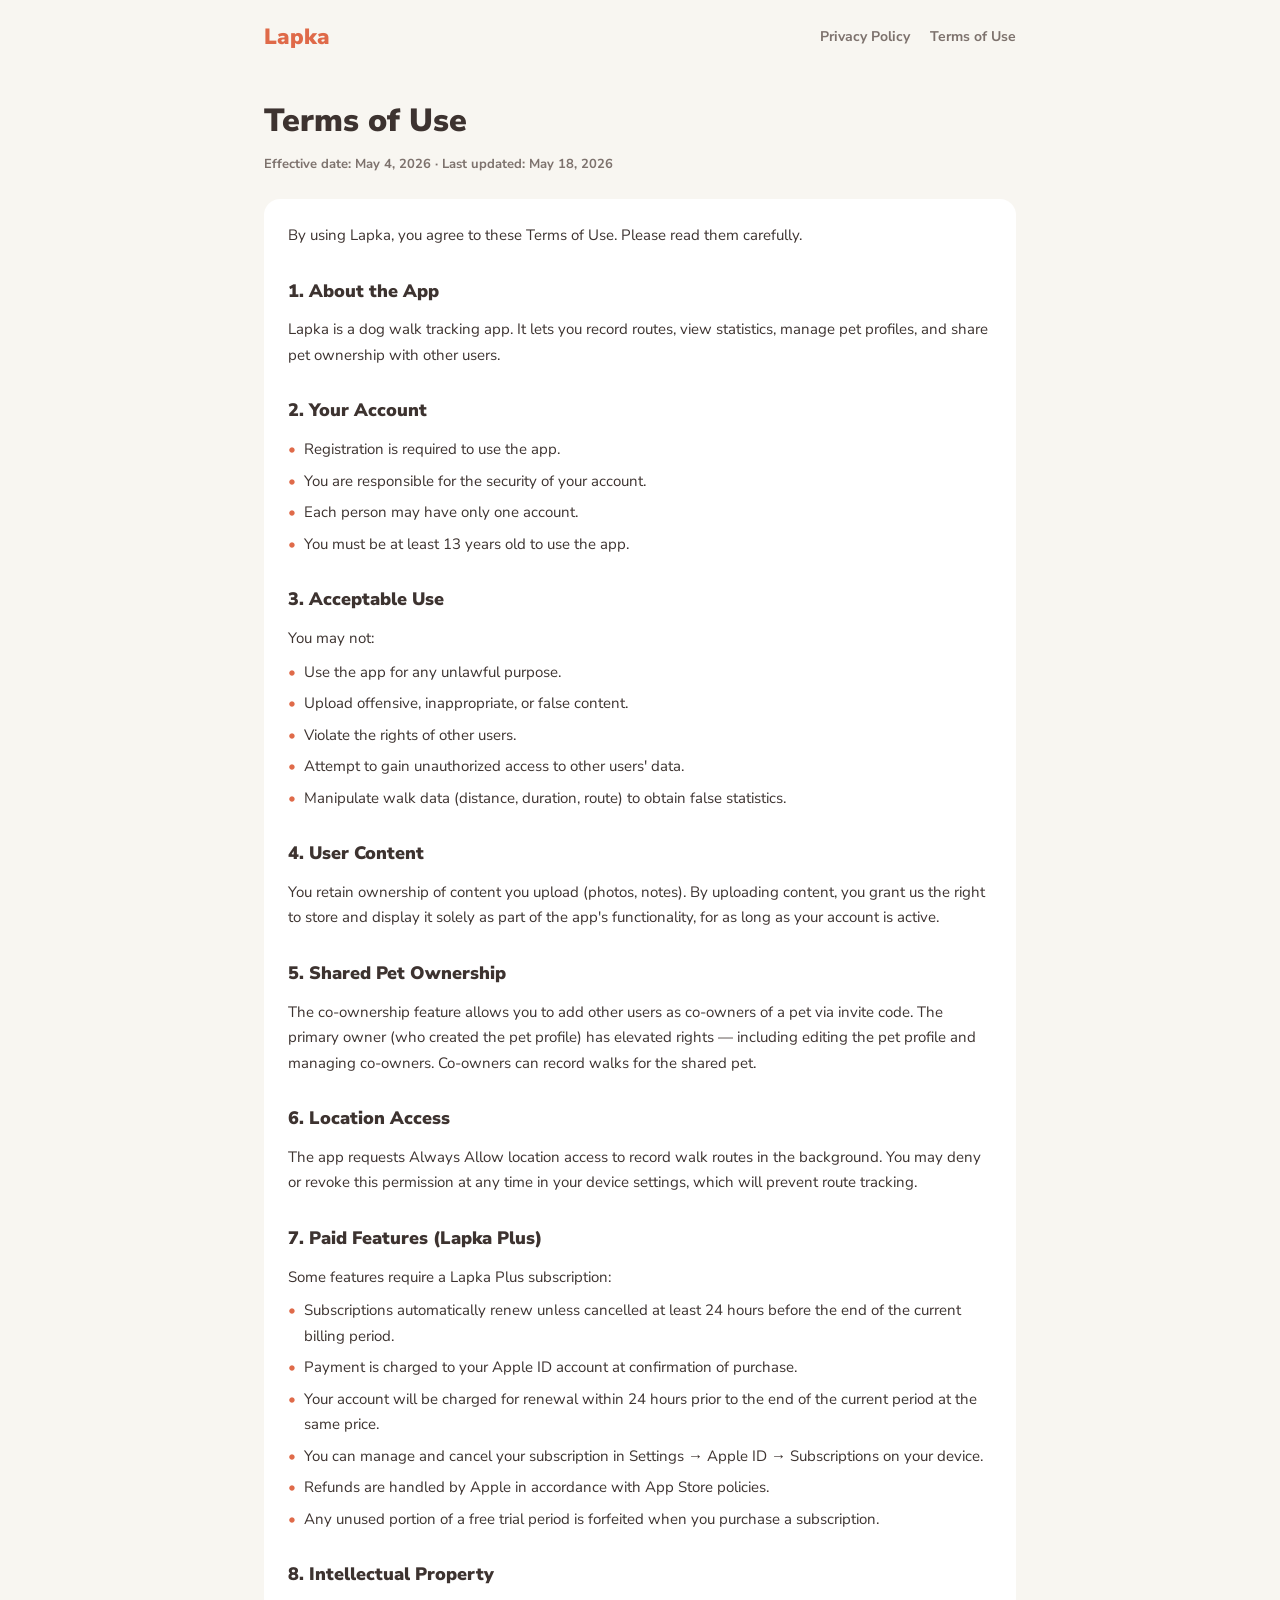
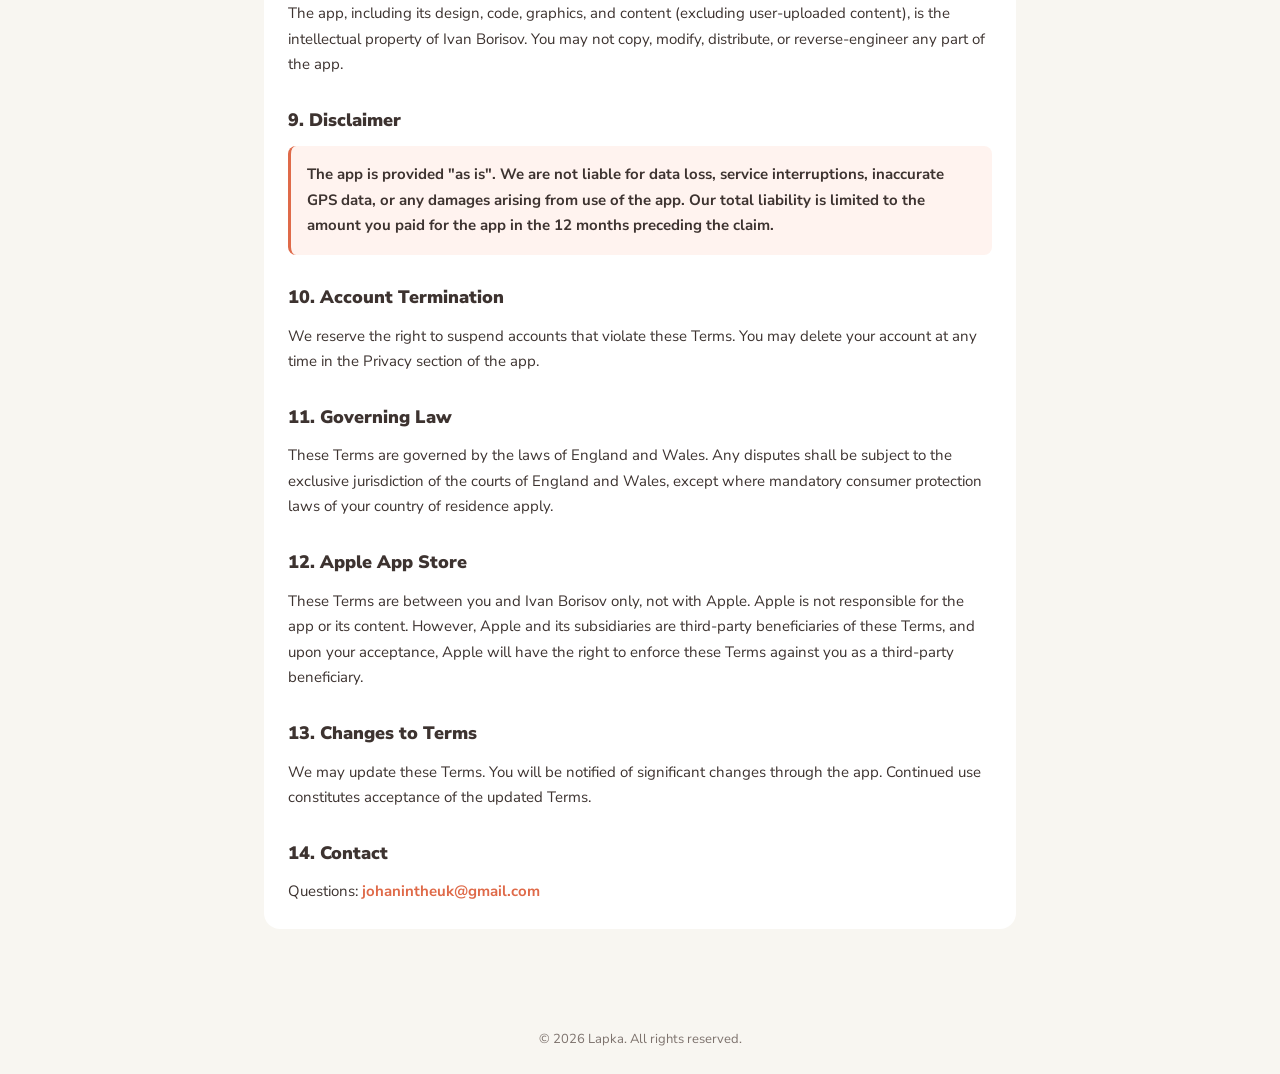
==== terms/index.html @ da5fcbfb "feat: add support page, privacy policy, and terms of use GitHub Pages site with three pages: - / — S" ====
<!DOCTYPE html>
<html lang="en">
<head>
  <meta charset="UTF-8">
  <meta name="viewport" content="width=device-width, initial-scale=1.0">
  <title>Lapka - Terms of Use</title>
  <link rel="preconnect" href="https://fonts.googleapis.com">
  <link href="https://fonts.googleapis.com/css2?family=Nunito+Sans:wght@400;700;900&display=swap" rel="stylesheet">
  <link rel="stylesheet" href="../style.css">
</head>
<body>
  <nav>
    <a href="/lapka-legal/" class="logo">Lapka</a>
    <div class="nav-links">
      <a href="/lapka-legal/privacy">Privacy Policy</a>
      <a href="/lapka-legal/terms">Terms of Use</a>
    </div>
  </nav>

  <main>
    <h1>Terms of Use</h1>
    <p class="updated-date">Effective date: May 4, 2026 &middot; Last updated: May 18, 2026</p>

    <div class="card">
      <p class="legal-text">By using Lapka, you agree to these Terms of Use. Please read them carefully.</p>

      <h2 class="section-title">1. About the App</h2>
      <p class="legal-text">Lapka is a dog walk tracking app. It lets you record routes, view statistics, manage pet profiles, and share pet ownership with other users.</p>

      <h2 class="section-title">2. Your Account</h2>
      <ul class="legal-list">
        <li>Registration is required to use the app.</li>
        <li>You are responsible for the security of your account.</li>
        <li>Each person may have only one account.</li>
        <li>You must be at least 13 years old to use the app.</li>
      </ul>

      <h2 class="section-title">3. Acceptable Use</h2>
      <p class="legal-text">You may not:</p>
      <ul class="legal-list">
        <li>Use the app for any unlawful purpose.</li>
        <li>Upload offensive, inappropriate, or false content.</li>
        <li>Violate the rights of other users.</li>
        <li>Attempt to gain unauthorized access to other users' data.</li>
        <li>Manipulate walk data (distance, duration, route) to obtain false statistics.</li>
      </ul>

      <h2 class="section-title">4. User Content</h2>
      <p class="legal-text">You retain ownership of content you upload (photos, notes). By uploading content, you grant us the right to store and display it solely as part of the app's functionality, for as long as your account is active.</p>

      <h2 class="section-title">5. Shared Pet Ownership</h2>
      <p class="legal-text">The co-ownership feature allows you to add other users as co-owners of a pet via invite code. The primary owner (who created the pet profile) has elevated rights — including editing the pet profile and managing co-owners. Co-owners can record walks for the shared pet.</p>

      <h2 class="section-title">6. Location Access</h2>
      <p class="legal-text">The app requests Always Allow location access to record walk routes in the background. You may deny or revoke this permission at any time in your device settings, which will prevent route tracking.</p>

      <h2 class="section-title">7. Paid Features (Lapka Plus)</h2>
      <p class="legal-text">Some features require a Lapka Plus subscription:</p>
      <ul class="legal-list">
        <li>Subscriptions automatically renew unless cancelled at least 24 hours before the end of the current billing period.</li>
        <li>Payment is charged to your Apple ID account at confirmation of purchase.</li>
        <li>Your account will be charged for renewal within 24 hours prior to the end of the current period at the same price.</li>
        <li>You can manage and cancel your subscription in Settings &rarr; Apple ID &rarr; Subscriptions on your device.</li>
        <li>Refunds are handled by Apple in accordance with App Store policies.</li>
        <li>Any unused portion of a free trial period is forfeited when you purchase a subscription.</li>
      </ul>

      <h2 class="section-title">8. Intellectual Property</h2>
      <p class="legal-text">The app, including its design, code, graphics, and content (excluding user-uploaded content), is the intellectual property of Ivan Borisov. You may not copy, modify, distribute, or reverse-engineer any part of the app.</p>

      <h2 class="section-title">9. Disclaimer</h2>
      <div class="highlight-box">The app is provided "as is". We are not liable for data loss, service interruptions, inaccurate GPS data, or any damages arising from use of the app. Our total liability is limited to the amount you paid for the app in the 12 months preceding the claim.</div>

      <h2 class="section-title">10. Account Termination</h2>
      <p class="legal-text">We reserve the right to suspend accounts that violate these Terms. You may delete your account at any time in the Privacy section of the app.</p>

      <h2 class="section-title">11. Governing Law</h2>
      <p class="legal-text">These Terms are governed by the laws of England and Wales. Any disputes shall be subject to the exclusive jurisdiction of the courts of England and Wales, except where mandatory consumer protection laws of your country of residence apply.</p>

      <h2 class="section-title">12. Apple App Store</h2>
      <p class="legal-text">These Terms are between you and Ivan Borisov only, not with Apple. Apple is not responsible for the app or its content. However, Apple and its subsidiaries are third-party beneficiaries of these Terms, and upon your acceptance, Apple will have the right to enforce these Terms against you as a third-party beneficiary.</p>

      <h2 class="section-title">13. Changes to Terms</h2>
      <p class="legal-text">We may update these Terms. You will be notified of significant changes through the app. Continued use constitutes acceptance of the updated Terms.</p>

      <h2 class="section-title">14. Contact</h2>
      <p class="legal-text">Questions: <a href="mailto:johanintheuk@gmail.com">johanintheuk@gmail.com</a></p>
    </div>
  </main>

  <footer>
    <p>&copy; 2026 Lapka. All rights reserved.</p>
  </footer>
</body>
</html>
---- style.css ----
* {
  margin: 0;
  padding: 0;
  box-sizing: border-box;
}

body {
  font-family: 'Nunito Sans', -apple-system, BlinkMacSystemFont, sans-serif;
  background-color: #F8F6F1;
  color: #3D3330;
  line-height: 1.6;
  min-height: 100vh;
  display: flex;
  flex-direction: column;
}

nav {
  display: flex;
  align-items: center;
  justify-content: space-between;
  padding: 20px 24px;
  max-width: 800px;
  width: 100%;
  margin: 0 auto;
}

.logo {
  font-size: 22px;
  font-weight: 900;
  color: #DF6A49;
  text-decoration: none;
}

.nav-links {
  display: flex;
  gap: 20px;
}

.nav-links a {
  font-size: 14px;
  font-weight: 700;
  color: #7D726D;
  text-decoration: none;
  transition: color 0.2s;
}

.nav-links a:hover {
  color: #DF6A49;
}

main {
  flex: 1;
  max-width: 800px;
  width: 100%;
  margin: 0 auto;
  padding: 20px 24px 60px;
}

h1 {
  font-size: 32px;
  font-weight: 900;
  color: #3D3330;
  margin-bottom: 8px;
}

.subtitle {
  font-size: 16px;
  color: #7D726D;
  margin-bottom: 32px;
}

.updated-date {
  font-size: 13px;
  font-weight: 700;
  color: #7D726D;
  margin-bottom: 24px;
}

.card {
  background: #fff;
  border-radius: 16px;
  padding: 24px;
  margin-bottom: 16px;
}

.card h2 {
  font-size: 18px;
  font-weight: 900;
  margin-bottom: 12px;
}

.card p {
  font-size: 15px;
  margin-bottom: 8px;
}

.card p:last-child {
  margin-bottom: 0;
}

.email-link {
  color: #DF6A49;
  font-weight: 700;
  text-decoration: none;
}

.email-link:hover {
  text-decoration: underline;
}

.faq {
  border-top: 1px solid #E8E4DB;
  padding-top: 16px;
  margin-top: 16px;
}

.faq:first-of-type {
  border-top: none;
  padding-top: 0;
  margin-top: 8px;
}

.faq h3 {
  font-size: 15px;
  font-weight: 700;
  margin-bottom: 4px;
}

.faq p {
  font-size: 14px;
  color: #5a504c;
}

/* Legal pages */
.section-title {
  font-size: 16px;
  font-weight: 900;
  margin-top: 28px;
  margin-bottom: 8px;
}

.legal-text {
  font-size: 15px;
  line-height: 1.7;
  margin-bottom: 8px;
}

ul.legal-list {
  list-style: none;
  padding: 0;
  margin-bottom: 8px;
}

ul.legal-list li {
  font-size: 15px;
  line-height: 1.7;
  padding-left: 16px;
  position: relative;
  margin-bottom: 6px;
}

ul.legal-list li::before {
  content: "\2022";
  color: #DF6A49;
  font-weight: 700;
  position: absolute;
  left: 0;
}

.highlight-box {
  background: #FFF3EF;
  border-left: 3px solid #DF6A49;
  border-radius: 8px;
  padding: 16px;
  margin: 12px 0;
  font-weight: 700;
  font-size: 15px;
  line-height: 1.7;
}

.card a {
  color: #DF6A49;
  text-decoration: none;
  font-weight: 700;
}

.card a:hover {
  text-decoration: underline;
}

footer {
  text-align: center;
  padding: 24px;
  font-size: 13px;
  color: #7D726D;
}

@media (max-width: 600px) {
  nav {
    flex-direction: column;
    gap: 12px;
  }
  h1 {
    font-size: 26px;
  }
}
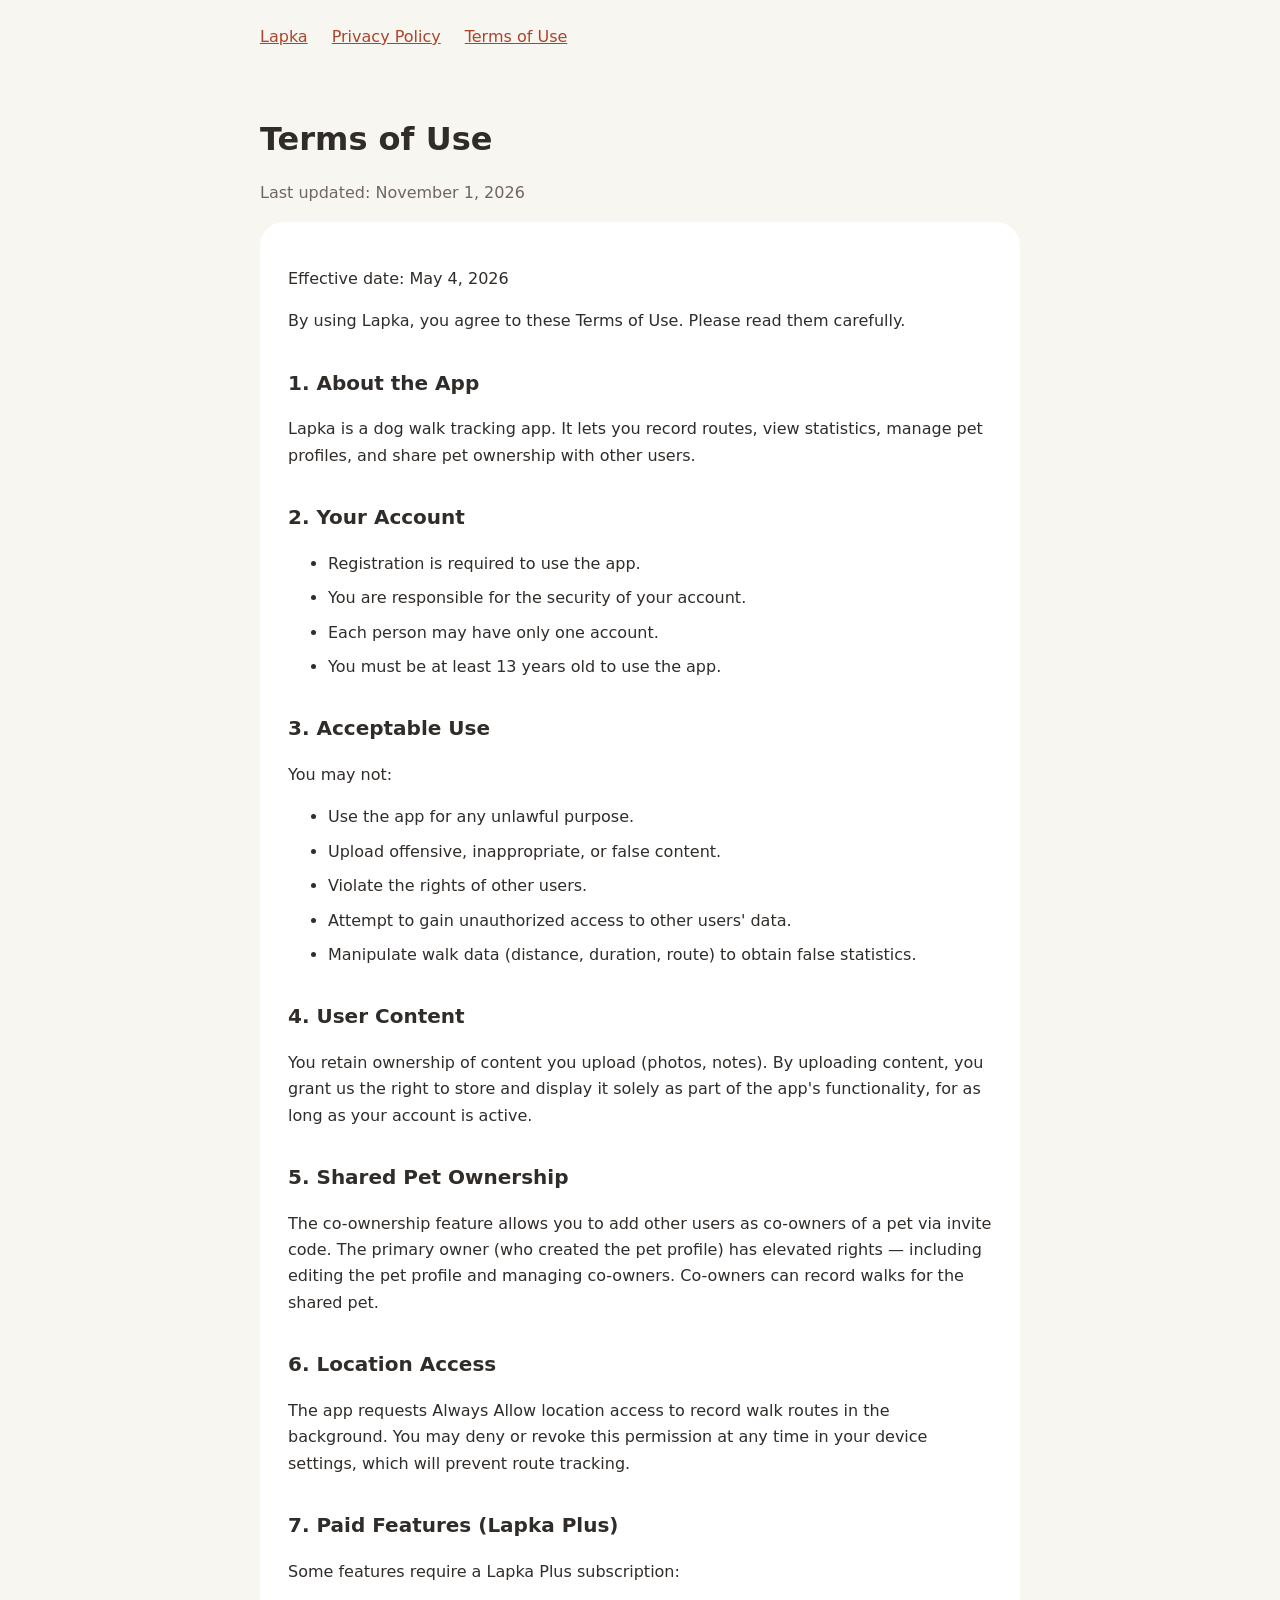
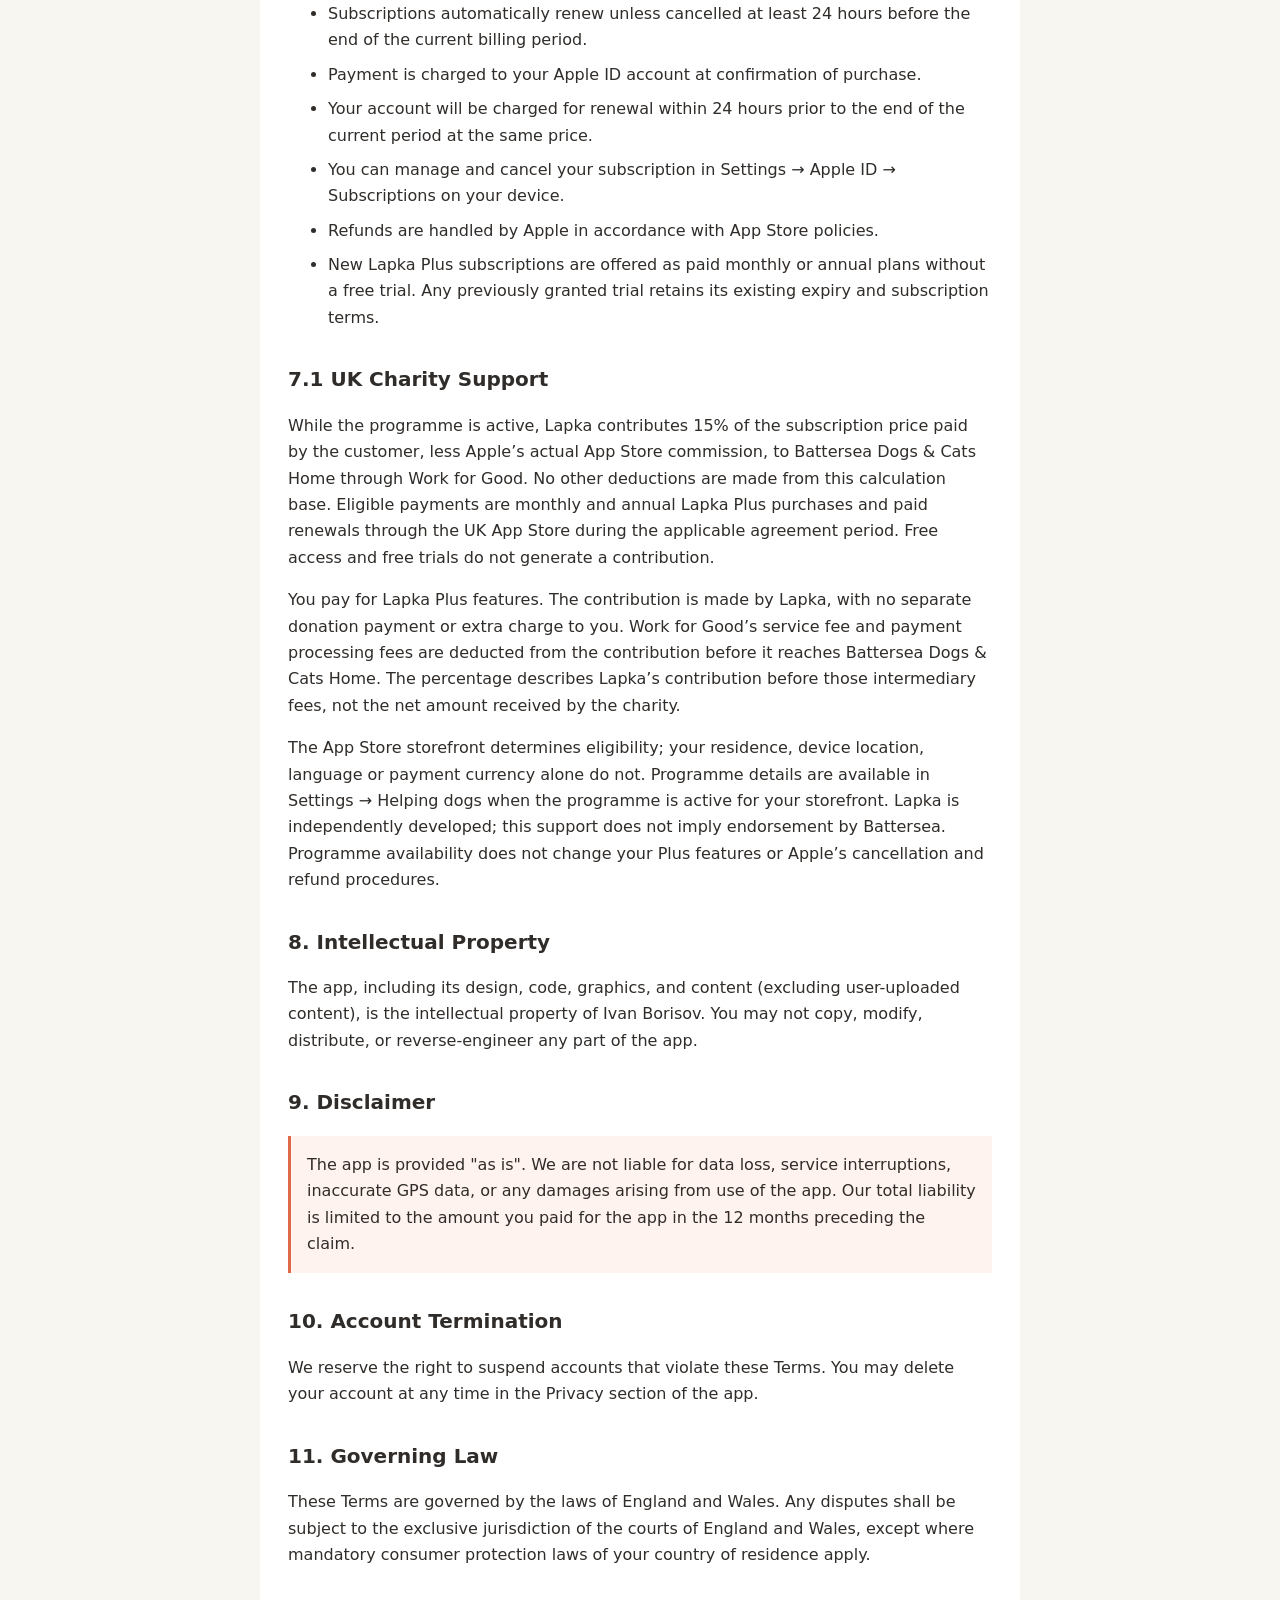
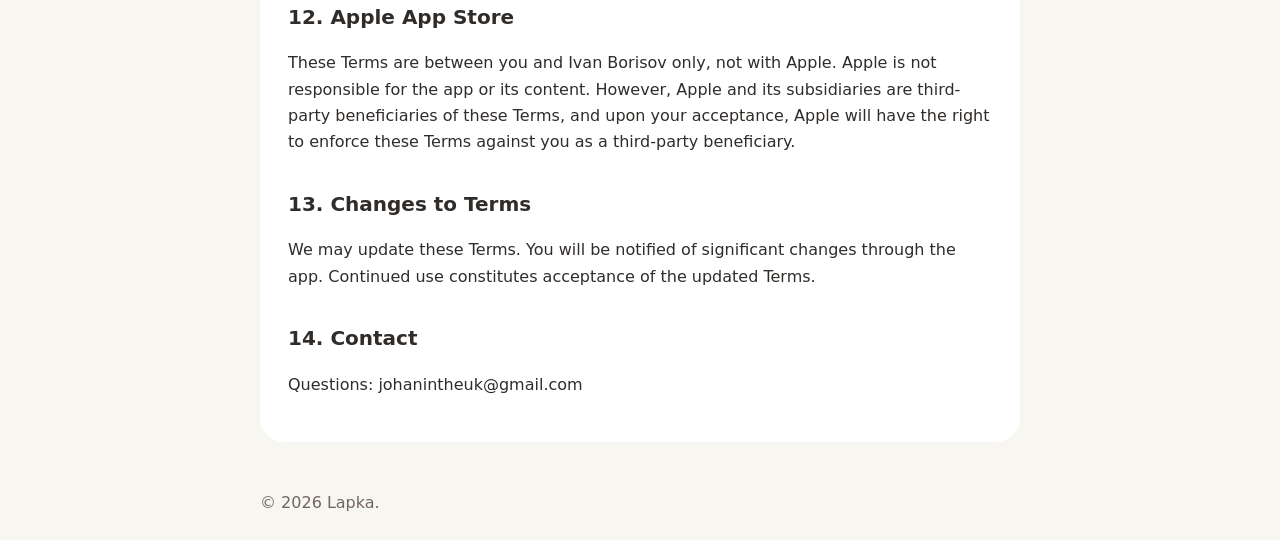
==== commit 9cc22286: "LAPKA-120-U05: align legal pages with UK charity terms and app copy" ====
--- a/terms/index.html
+++ b/terms/index.html
@@ -1,95 +1,43 @@
 <!DOCTYPE html>
-<html lang="en">
-<head>
-  <meta charset="UTF-8">
-  <meta name="viewport" content="width=device-width, initial-scale=1.0">
-  <title>Lapka - Terms of Use</title>
-  <link rel="preconnect" href="https://fonts.googleapis.com">
-  <link href="https://fonts.googleapis.com/css2?family=Nunito+Sans:wght@400;700;900&display=swap" rel="stylesheet">
-  <link rel="stylesheet" href="../style.css">
-</head>
-<body>
-  <nav>
-    <a href="/lapka-legal/" class="logo">Lapka</a>
-    <div class="nav-links">
-      <a href="/lapka-legal/privacy">Privacy Policy</a>
-      <a href="/lapka-legal/terms">Terms of Use</a>
-    </div>
-  </nav>
-
-  <main>
-    <h1>Terms of Use</h1>
-    <p class="updated-date">Effective date: May 4, 2026 &middot; Last updated: May 18, 2026</p>
-
-    <div class="card">
-      <p class="legal-text">By using Lapka, you agree to these Terms of Use. Please read them carefully.</p>
-
-      <h2 class="section-title">1. About the App</h2>
-      <p class="legal-text">Lapka is a dog walk tracking app. It lets you record routes, view statistics, manage pet profiles, and share pet ownership with other users.</p>
-
-      <h2 class="section-title">2. Your Account</h2>
-      <ul class="legal-list">
-        <li>Registration is required to use the app.</li>
-        <li>You are responsible for the security of your account.</li>
-        <li>Each person may have only one account.</li>
-        <li>You must be at least 13 years old to use the app.</li>
-      </ul>
-
-      <h2 class="section-title">3. Acceptable Use</h2>
-      <p class="legal-text">You may not:</p>
-      <ul class="legal-list">
-        <li>Use the app for any unlawful purpose.</li>
-        <li>Upload offensive, inappropriate, or false content.</li>
-        <li>Violate the rights of other users.</li>
-        <li>Attempt to gain unauthorized access to other users' data.</li>
-        <li>Manipulate walk data (distance, duration, route) to obtain false statistics.</li>
-      </ul>
-
-      <h2 class="section-title">4. User Content</h2>
-      <p class="legal-text">You retain ownership of content you upload (photos, notes). By uploading content, you grant us the right to store and display it solely as part of the app's functionality, for as long as your account is active.</p>
-
-      <h2 class="section-title">5. Shared Pet Ownership</h2>
-      <p class="legal-text">The co-ownership feature allows you to add other users as co-owners of a pet via invite code. The primary owner (who created the pet profile) has elevated rights — including editing the pet profile and managing co-owners. Co-owners can record walks for the shared pet.</p>
-
-      <h2 class="section-title">6. Location Access</h2>
-      <p class="legal-text">The app requests Always Allow location access to record walk routes in the background. You may deny or revoke this permission at any time in your device settings, which will prevent route tracking.</p>
-
-      <h2 class="section-title">7. Paid Features (Lapka Plus)</h2>
-      <p class="legal-text">Some features require a Lapka Plus subscription:</p>
-      <ul class="legal-list">
-        <li>Subscriptions automatically renew unless cancelled at least 24 hours before the end of the current billing period.</li>
-        <li>Payment is charged to your Apple ID account at confirmation of purchase.</li>
-        <li>Your account will be charged for renewal within 24 hours prior to the end of the current period at the same price.</li>
-        <li>You can manage and cancel your subscription in Settings &rarr; Apple ID &rarr; Subscriptions on your device.</li>
-        <li>Refunds are handled by Apple in accordance with App Store policies.</li>
-        <li>Any unused portion of a free trial period is forfeited when you purchase a subscription.</li>
-      </ul>
-
-      <h2 class="section-title">8. Intellectual Property</h2>
-      <p class="legal-text">The app, including its design, code, graphics, and content (excluding user-uploaded content), is the intellectual property of Ivan Borisov. You may not copy, modify, distribute, or reverse-engineer any part of the app.</p>
-
-      <h2 class="section-title">9. Disclaimer</h2>
-      <div class="highlight-box">The app is provided "as is". We are not liable for data loss, service interruptions, inaccurate GPS data, or any damages arising from use of the app. Our total liability is limited to the amount you paid for the app in the 12 months preceding the claim.</div>
-
-      <h2 class="section-title">10. Account Termination</h2>
-      <p class="legal-text">We reserve the right to suspend accounts that violate these Terms. You may delete your account at any time in the Privacy section of the app.</p>
-
-      <h2 class="section-title">11. Governing Law</h2>
-      <p class="legal-text">These Terms are governed by the laws of England and Wales. Any disputes shall be subject to the exclusive jurisdiction of the courts of England and Wales, except where mandatory consumer protection laws of your country of residence apply.</p>
-
-      <h2 class="section-title">12. Apple App Store</h2>
-      <p class="legal-text">These Terms are between you and Ivan Borisov only, not with Apple. Apple is not responsible for the app or its content. However, Apple and its subsidiaries are third-party beneficiaries of these Terms, and upon your acceptance, Apple will have the right to enforce these Terms against you as a third-party beneficiary.</p>
-
-      <h2 class="section-title">13. Changes to Terms</h2>
-      <p class="legal-text">We may update these Terms. You will be notified of significant changes through the app. Continued use constitutes acceptance of the updated Terms.</p>
-
-      <h2 class="section-title">14. Contact</h2>
-      <p class="legal-text">Questions: <a href="mailto:johanintheuk@gmail.com">johanintheuk@gmail.com</a></p>
-    </div>
-  </main>
-
-  <footer>
-    <p>&copy; 2026 Lapka. All rights reserved.</p>
-  </footer>
-</body>
-</html>
+<html lang="en"><head><meta charset="UTF-8"><meta name="viewport" content="width=device-width, initial-scale=1">
+<title>Lapka — Terms of Use</title>
+<style>body{font:16px/1.65 system-ui,sans-serif;background:#f8f6f1;color:#302c29;margin:0}nav,main,footer{max-width:760px;margin:auto;padding:24px}nav{display:flex;gap:24px;flex-wrap:wrap}a{color:#ac442b}h1{font-size:32px;line-height:1.2}h2{font-size:20px;margin-top:32px}.updated,footer{color:#71665f}.card{background:white;border-radius:24px;padding:28px}.highlight{background:#fff3ef;border-left:3px solid #df6a49;padding:16px}li{margin-bottom:8px}@media(max-width:480px){main{padding:16px}.card{padding:20px}}</style>
+</head><body><nav aria-label="Legal documents"><a href="https://lapkawalks.com">Lapka</a><a href="https://wenka93.github.io/lapka-legal/privacy/">Privacy Policy</a><a href="https://wenka93.github.io/lapka-legal/terms/">Terms of Use</a></nav>
+<main><h1>Terms of Use</h1><p class="updated">Last updated: November 1, 2026</p><div class="card">
+<p>Effective date: May 4, 2026</p>
+<p>By using Lapka, you agree to these Terms of Use. Please read them carefully.</p>
+<h2>1. About the App</h2>
+<p>Lapka is a dog walk tracking app. It lets you record routes, view statistics, manage pet profiles, and share pet ownership with other users.</p>
+<h2>2. Your Account</h2>
+<ul><li>Registration is required to use the app.</li><li>You are responsible for the security of your account.</li><li>Each person may have only one account.</li><li>You must be at least 13 years old to use the app.</li></ul>
+<h2>3. Acceptable Use</h2>
+<p>You may not:</p>
+<ul><li>Use the app for any unlawful purpose.</li><li>Upload offensive, inappropriate, or false content.</li><li>Violate the rights of other users.</li><li>Attempt to gain unauthorized access to other users&#39; data.</li><li>Manipulate walk data (distance, duration, route) to obtain false statistics.</li></ul>
+<h2>4. User Content</h2>
+<p>You retain ownership of content you upload (photos, notes). By uploading content, you grant us the right to store and display it solely as part of the app&#39;s functionality, for as long as your account is active.</p>
+<h2>5. Shared Pet Ownership</h2>
+<p>The co-ownership feature allows you to add other users as co-owners of a pet via invite code. The primary owner (who created the pet profile) has elevated rights — including editing the pet profile and managing co-owners. Co-owners can record walks for the shared pet.</p>
+<h2>6. Location Access</h2>
+<p>The app requests Always Allow location access to record walk routes in the background. You may deny or revoke this permission at any time in your device settings, which will prevent route tracking.</p>
+<h2>7. Paid Features (Lapka Plus)</h2>
+<p>Some features require a Lapka Plus subscription:</p>
+<ul><li>Subscriptions automatically renew unless cancelled at least 24 hours before the end of the current billing period.</li><li>Payment is charged to your Apple ID account at confirmation of purchase.</li><li>Your account will be charged for renewal within 24 hours prior to the end of the current period at the same price.</li><li>You can manage and cancel your subscription in Settings → Apple ID → Subscriptions on your device.</li><li>Refunds are handled by Apple in accordance with App Store policies.</li><li>New Lapka Plus subscriptions are offered as paid monthly or annual plans without a free trial. Any previously granted trial retains its existing expiry and subscription terms.</li></ul>
+<h2 id="uk-charity-support">7.1 UK Charity Support</h2>
+<p>While the programme is active, Lapka contributes 15% of the subscription price paid by the customer, less Apple’s actual App Store commission, to Battersea Dogs &amp; Cats Home through Work for Good. No other deductions are made from this calculation base. Eligible payments are monthly and annual Lapka Plus purchases and paid renewals through the UK App Store during the applicable agreement period. Free access and free trials do not generate a contribution.</p>
+<p>You pay for Lapka Plus features. The contribution is made by Lapka, with no separate donation payment or extra charge to you. Work for Good’s service fee and payment processing fees are deducted from the contribution before it reaches Battersea Dogs &amp; Cats Home. The percentage describes Lapka’s contribution before those intermediary fees, not the net amount received by the charity.</p>
+<p>The App Store storefront determines eligibility; your residence, device location, language or payment currency alone do not. Programme details are available in Settings → Helping dogs when the programme is active for your storefront. Lapka is independently developed; this support does not imply endorsement by Battersea. Programme availability does not change your Plus features or Apple’s cancellation and refund procedures.</p>
+<h2>8. Intellectual Property</h2>
+<p>The app, including its design, code, graphics, and content (excluding user-uploaded content), is the intellectual property of Ivan Borisov. You may not copy, modify, distribute, or reverse-engineer any part of the app.</p>
+<h2>9. Disclaimer</h2>
+<p class="highlight">The app is provided &quot;as is&quot;. We are not liable for data loss, service interruptions, inaccurate GPS data, or any damages arising from use of the app. Our total liability is limited to the amount you paid for the app in the 12 months preceding the claim.</p>
+<h2>10. Account Termination</h2>
+<p>We reserve the right to suspend accounts that violate these Terms. You may delete your account at any time in the Privacy section of the app.</p>
+<h2>11. Governing Law</h2>
+<p>These Terms are governed by the laws of England and Wales. Any disputes shall be subject to the exclusive jurisdiction of the courts of England and Wales, except where mandatory consumer protection laws of your country of residence apply.</p>
+<h2>12. Apple App Store</h2>
+<p>These Terms are between you and Ivan Borisov only, not with Apple. Apple is not responsible for the app or its content. However, Apple and its subsidiaries are third-party beneficiaries of these Terms, and upon your acceptance, Apple will have the right to enforce these Terms against you as a third-party beneficiary.</p>
+<h2>13. Changes to Terms</h2>
+<p>We may update these Terms. You will be notified of significant changes through the app. Continued use constitutes acceptance of the updated Terms.</p>
+<h2>14. Contact</h2>
+<p>Questions: johanintheuk@gmail.com</p>
+</div></main><footer>© 2026 Lapka.</footer></body></html>
